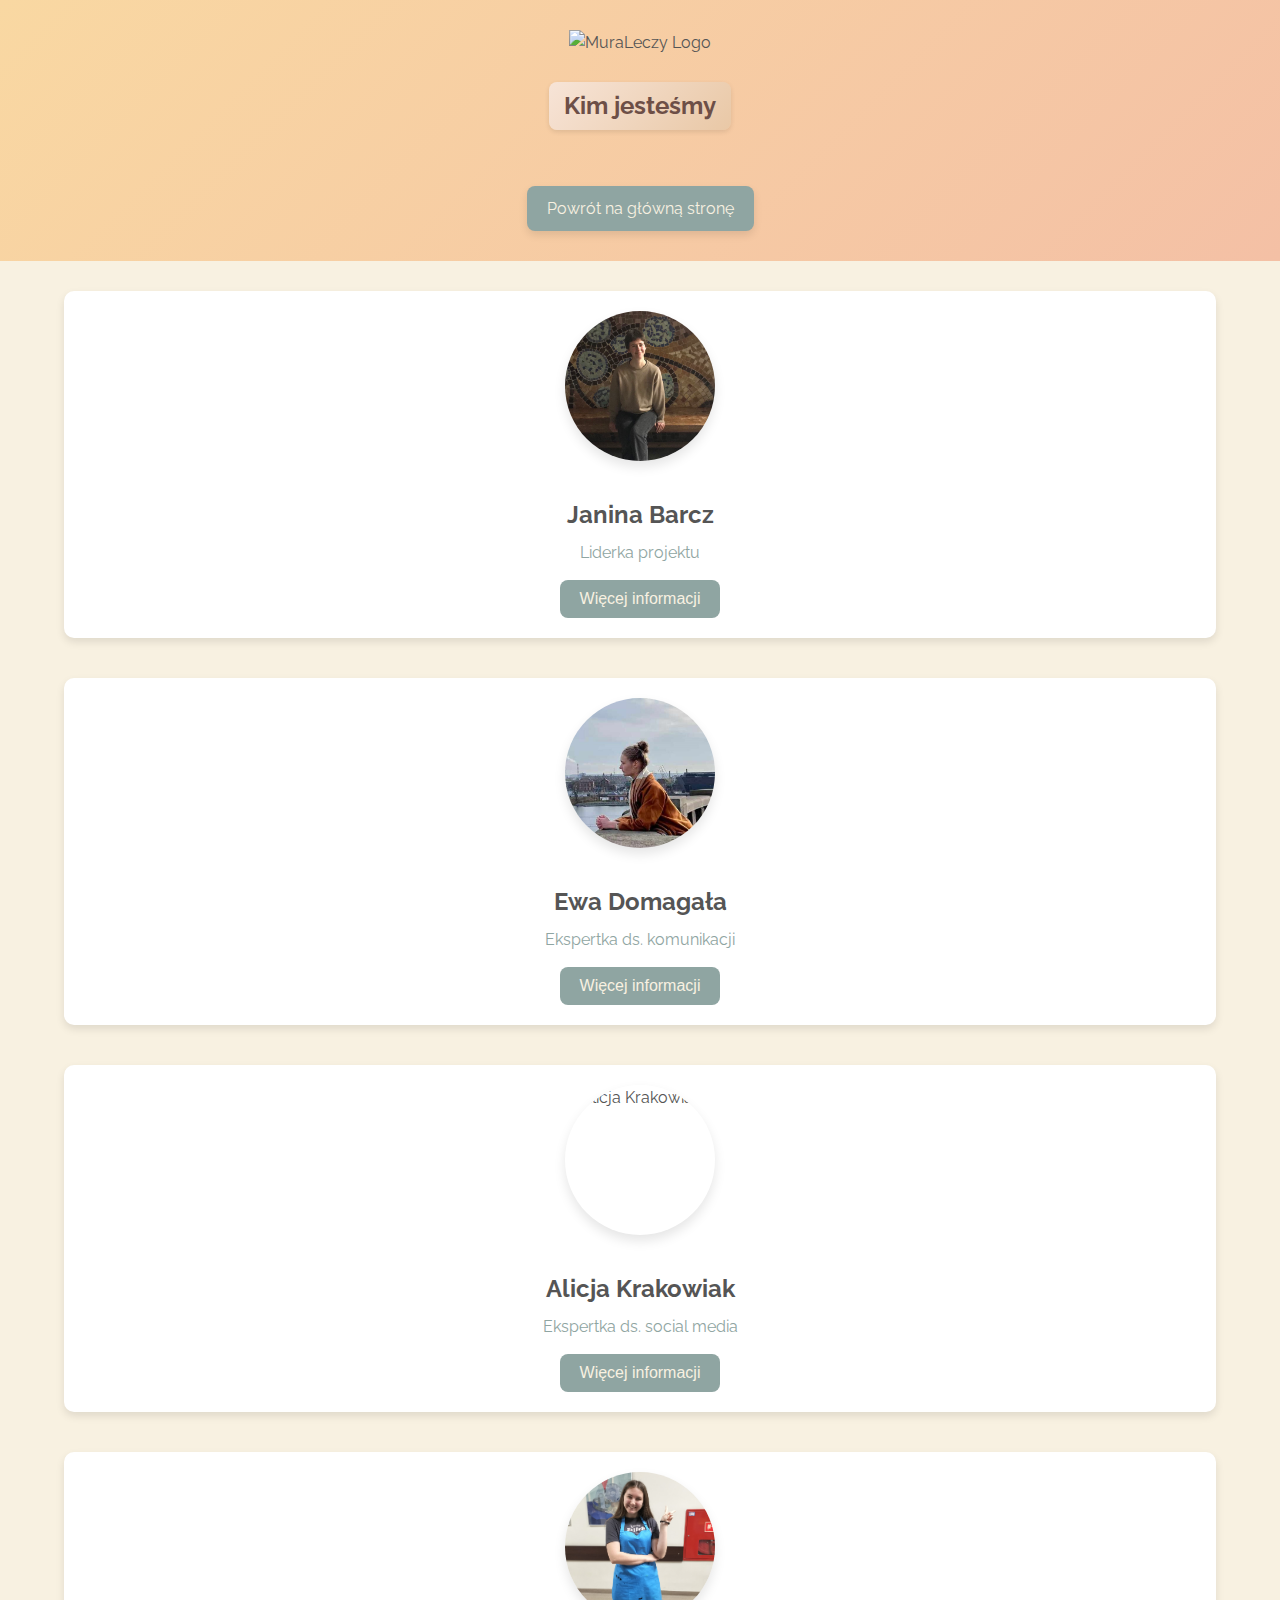
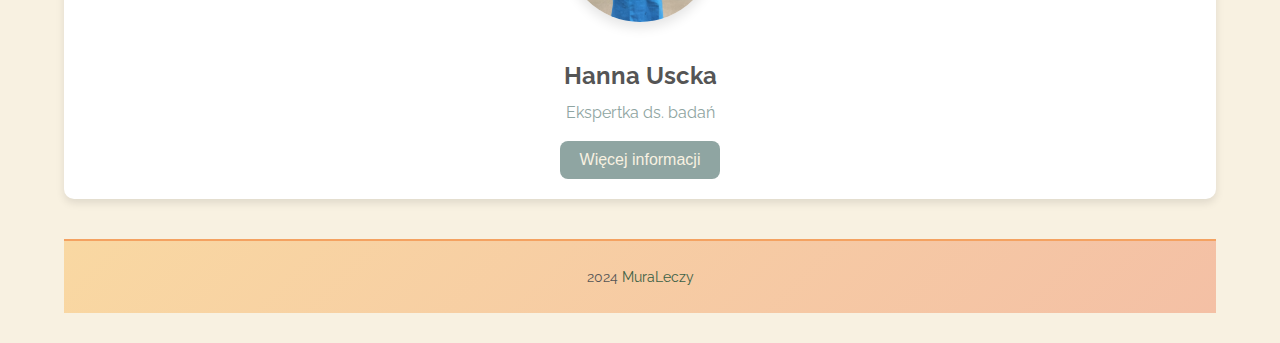
==== kim-jestesmy.html @ 0e3f6d59 "Update kim-jestesmy.html" ====
<!DOCTYPE html>
<html lang="pl">
<head>
    <meta charset="UTF-8">
    <meta name="viewport" content="width=device-width, initial-scale=1.0">
    <title>Kim Jesteśmy - MuraLeczy</title>
    <style>
        @import url('https://fonts.googleapis.com/css2?family=Raleway:wght@500&display=swap');

        body {
            font-family: 'Raleway', sans-serif;
            background-color: #f8f1e1;
            color: #555;
            margin: 0;
            padding: 0;
            line-height: 1.6;
        }

        header {
            text-align: center;
            padding: 30px 0;
            background: linear-gradient(135deg, #f9d8a2, #f4c0a5);
        }

        header img.logo {
            width: 300px;
            height: auto;
        }

        header h2 {
            font-size: 1.5em;
            margin-top: 10px;
            color: #6d4f47;
            background: linear-gradient(135deg, #f7e4d7, #e9c8a6);
            padding: 5px 15px;
            border-radius: 8px;
            display: inline-block;
            box-shadow: 0 2px 5px rgba(0, 0, 0, 0.1);
        }

        .return-button {
            display: inline-block;
            margin-top: 20px;
            background-color: #8fa5a2;
            color: #f8f1e1;
            text-decoration: none;
            font-size: 1em;
            padding: 10px 20px;
            border-radius: 8px;
            box-shadow: 0 4px 8px rgba(0, 0, 0, 0.1);
            transition: background-color 0.3s ease;
        }

        .return-button:hover {
            background-color: #a5c0b9;
        }

        .container {
            width: 90%;
            max-width: 1200px;
            margin: 30px auto;
        }

        .member {
            display: flex;
            flex-direction: column;
            align-items: center;
            margin-bottom: 40px;
            padding: 20px;
            border-radius: 10px;
            background: #ffffff;
            box-shadow: 0 4px 8px rgba(0, 0, 0, 0.1);
        }

        .member img {
            width: 150px;
            height: 150px;
            object-fit: cover;
            border-radius: 50%;
            box-shadow: 0 6px 12px rgba(0, 0, 0, 0.1);
            margin-bottom: 15px;
        }

        .member h2 {
            font-size: 1.5em;
            color: #555;
            margin-bottom: 5px;
        }

        .member .role {
            font-size: 1em;
            color: #8fa5a2;
            margin-bottom: 15px;
        }

        .member button {
            background-color: #8fa5a2;
            color: #f8f1e1;
            font-size: 1em;
            border: none;
            padding: 10px 20px;
            border-radius: 8px;
            cursor: pointer;
            transition: background-color 0.3s ease;
        }

        .member button:hover {
            background-color: #a5c0b9;
        }

        .description-box {
            display: none;
            position: fixed;
            top: 0;
            left: 0;
            width: 100%;
            height: 100%;
            background: rgba(0, 0, 0, 0.8);
            color: #fff;
            padding: 30px;
            box-sizing: border-box;
            overflow-y: auto;
        }

        .description-box h3 {
            margin-top: 0;
        }

        .description-box button {
            background-color: #6d4f47;
            color: #f8f1e1;
            font-size: 1em;
            border: none;
            padding: 10px 20px;
            border-radius: 8px;
            cursor: pointer;
            position: absolute;
            top: 20px;
            right: 20px;
        }

        .description-box button:hover {
            background-color: #8c5e52;
        }

        footer {
            background: linear-gradient(135deg, #f9d8a2, #f4c0a5);
            padding: 10px 0;
            text-align: center;
            color: #555;
            margin-top: 30px;
            font-size: 0.9em;
            border-top: 2px solid #f4a261;
        }

        footer span {
            color: #3b6146;
        }
    </style>
    <script>
        function showDescription(id) {
            document.getElementById(id).style.display = "block";
        }

        function hideDescription(id) {
            document.getElementById(id).style.display = "none";
        }
    </script>
</head>
<body>
    <header>
        <img src="logo.png" alt="MuraLeczy Logo" class="logo">
		<p></p>
        <h2>Kim jesteśmy</h2>
	    <p></p>
        <a href="index.html" class="return-button">Powrót na główną stronę</a>
    </header>

 <div class="container">
        <!-- Janina -->
        <div class="member">
            <img src="janina.jpg" alt="Janina Barcz">
            <h2>Janina Barcz</h2>
            <div class="role">Liderka projektu</div>
            <button onclick="showDescription('janina')">Więcej informacji</button>
            <div id="janina" class="description-box">
                <button onclick="hideDescription('janina')">X</button>
                <h3>Janina Barcz - Liderka projektu</h3>
                <p>
                    Janina Barcz tworzy i sprawuje opiekę nad projektami artystycznymi. Ma szerokie doświadczenie w dziedzinie sztuki. 
                    Zajmuje się podziałem pracy w zespole i jest jego główną przedstawicielką.
                </p>
            </div>
        </div>

        <!-- Ewa -->
        <div class="member">
            <img src="ewa.jpg" alt="Ewa Domagała">
            <h2>Ewa Domagała</h2>
            <div class="role">Ekspertka ds. komunikacji</div>
            <button onclick="showDescription('ewa')">Więcej informacji</button>
            <div id="ewa" class="description-box">
                <button onclick="hideDescription('ewa')">X</button>
                <h3>Ewa Domagała - Ekspertka ds. komunikacji</h3>
                <p>
                    Ewa odpowiada za komunikację z sponsorami i partnerami. Tworzy e-maile, dokumentację i 
                    reprezentuje projekt w kontaktach zewnętrznych. Chętnie wspiera zespół także w kwestiach informatycznych.
                </p>
            </div>
        </div>

        <!-- Alicja -->
        <div class="member">
            <img src="alicja.jpg" alt="Alicja Krakowiak">
            <h2>Alicja Krakowiak</h2>
            <div class="role">Ekspertka ds. social media</div>
            <button onclick="showDescription('alicja')">Więcej informacji</button>
            <div id="alicja" class="description-box">
                <button onclick="hideDescription('alicja')">X</button>
                <h3>Alicja Krakowiak - Ekspertka ds. social media</h3>
                <p>
                    Alicja tworzy posty online, projekty graficzne i dba o wizerunek zespołu w Internecie. 
                    Odpowiada również za materiały filmowe związane z projektem.
                </p>
            </div>
        </div>

        <!-- Hania -->
        <div class="member">
            <img src="hania.jpg" alt="Hanna Uscka">
            <h2>Hanna Uscka</h2>
            <div class="role">Ekspertka ds. badań</div>
            <button onclick="showDescription('hania')">Więcej informacji</button>
            <div id="hania" class="description-box">
                <button onclick="hideDescription('hania')">X</button>
                <h3>Hanna Uscka - Ekspertka ds. badań</h3>
                <p>
                    Hanna poszukuje sponsorów i partnerów, analizując możliwości rozwoju projektu i jego ekspansji.
                </p>
            </div>
        </div>
    <footer>
        <p>2024 <span>MuraLeczy</span></p>
    </footer>
</body>
</html>
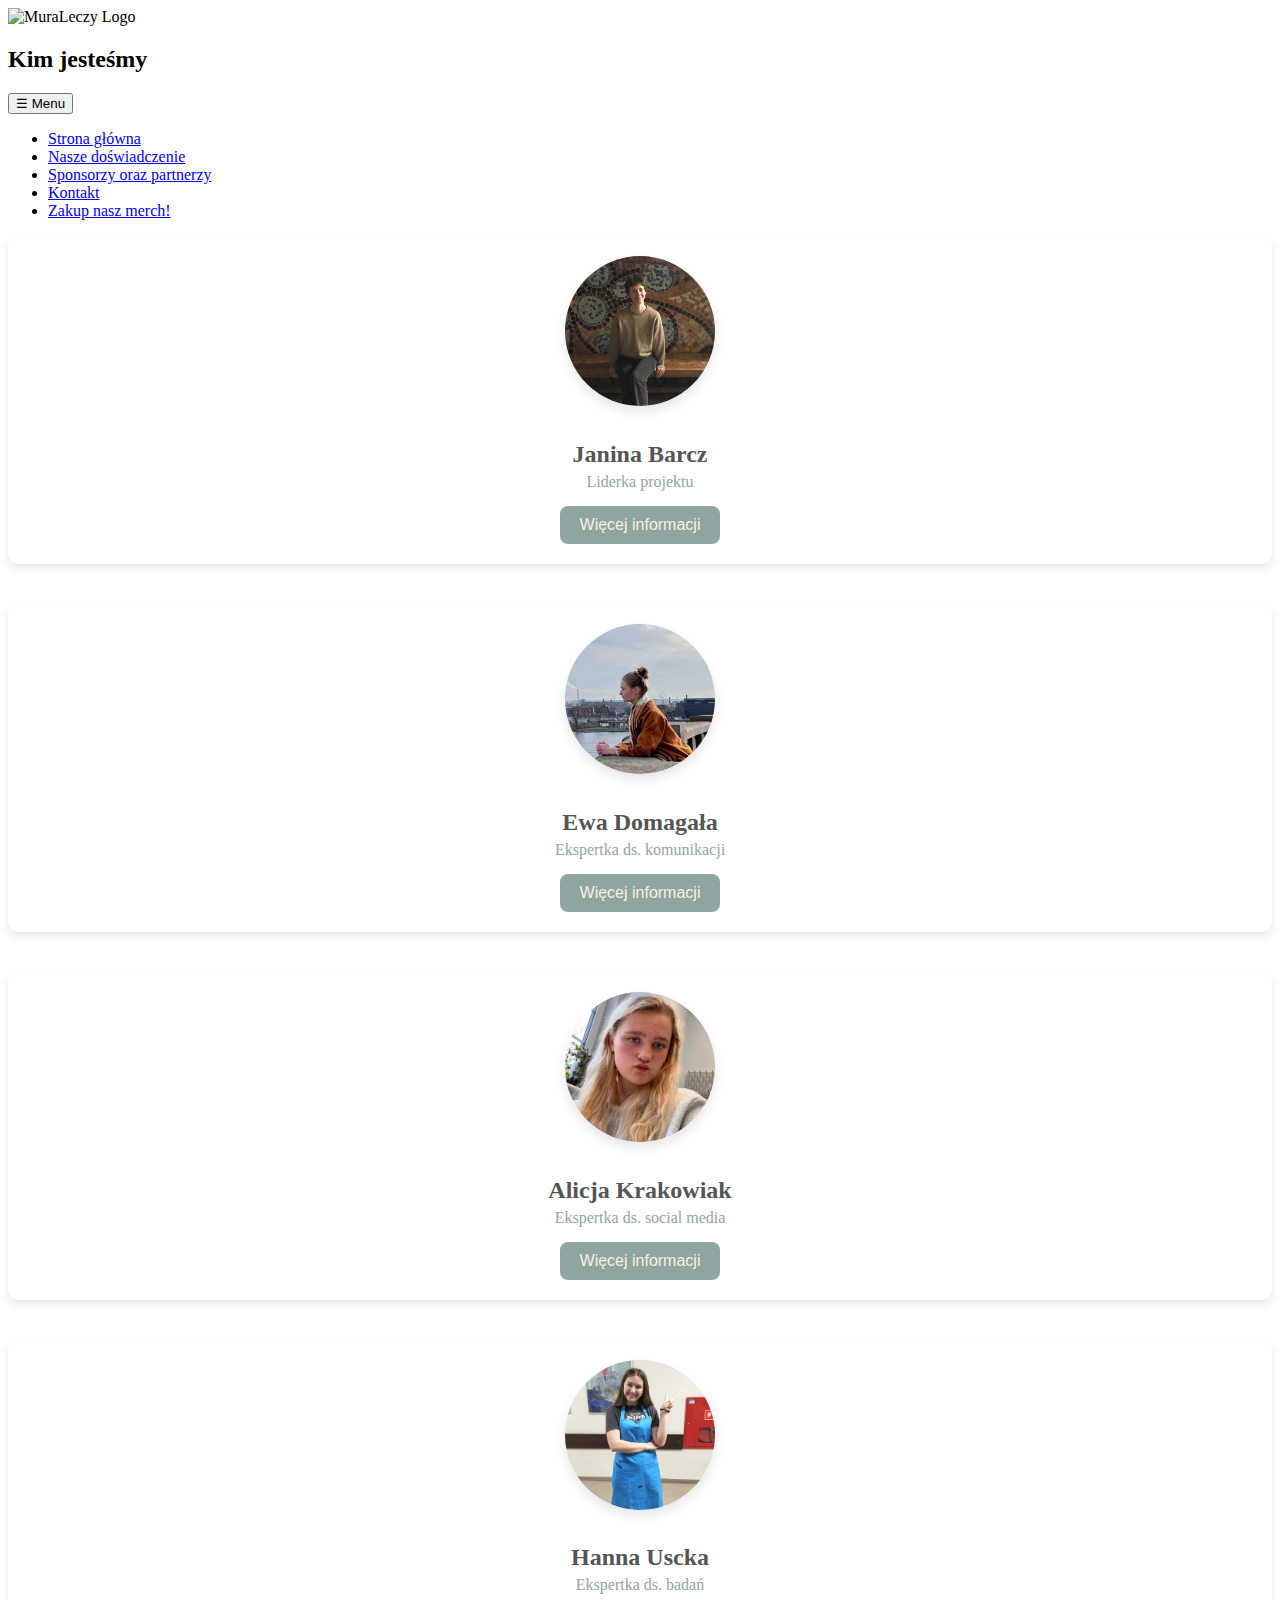
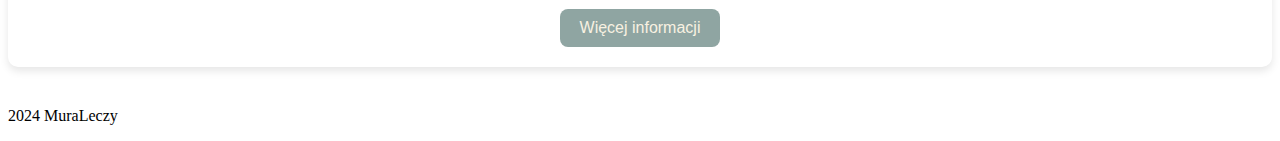
==== commit b43dd646: "Update kim-jestesmy.html" ====
--- a/kim-jestesmy.html
+++ b/kim-jestesmy.html
@@ -4,63 +4,8 @@
     <meta charset="UTF-8">
     <meta name="viewport" content="width=device-width, initial-scale=1.0">
     <title>Kim Jesteśmy - MuraLeczy</title>
+	<link rel="stylesheet" href="style.css">
     <style>
-        @import url('https://fonts.googleapis.com/css2?family=Raleway:wght@500&display=swap');
-
-        body {
-            font-family: 'Raleway', sans-serif;
-            background-color: #f8f1e1;
-            color: #555;
-            margin: 0;
-            padding: 0;
-            line-height: 1.6;
-        }
-
-        header {
-            text-align: center;
-            padding: 30px 0;
-            background: linear-gradient(135deg, #f9d8a2, #f4c0a5);
-        }
-
-        header img.logo {
-            width: 300px;
-            height: auto;
-        }
-
-        header h2 {
-            font-size: 1.5em;
-            margin-top: 10px;
-            color: #6d4f47;
-            background: linear-gradient(135deg, #f7e4d7, #e9c8a6);
-            padding: 5px 15px;
-            border-radius: 8px;
-            display: inline-block;
-            box-shadow: 0 2px 5px rgba(0, 0, 0, 0.1);
-        }
-
-        .return-button {
-            display: inline-block;
-            margin-top: 20px;
-            background-color: #8fa5a2;
-            color: #f8f1e1;
-            text-decoration: none;
-            font-size: 1em;
-            padding: 10px 20px;
-            border-radius: 8px;
-            box-shadow: 0 4px 8px rgba(0, 0, 0, 0.1);
-            transition: background-color 0.3s ease;
-        }
-
-        .return-button:hover {
-            background-color: #a5c0b9;
-        }
-
-        .container {
-            width: 90%;
-            max-width: 1200px;
-            margin: 30px auto;
-        }
-
         .member {
             display: flex;
             flex-direction: column;
@@ -142,20 +87,6 @@
         .description-box button:hover {
             background-color: #8c5e52;
         }
-
-        footer {
-            background: linear-gradient(135deg, #f9d8a2, #f4c0a5);
-            padding: 10px 0;
-            text-align: center;
-            color: #555;
-            margin-top: 30px;
-            font-size: 0.9em;
-            border-top: 2px solid #f4a261;
-        }
-
-        footer span {
-            color: #3b6146;
-        }
     </style>
     <script>
         function showDescription(id) {
@@ -173,8 +104,17 @@
 		<p></p>
         <h2>Kim jesteśmy</h2>
 	    <p></p>
-        <a href="index.html" class="return-button">Powrót na główną stronę</a>
     </header>
+	    <nav>
+        <button class="menu-toggle">☰ Menu</button>
+        <ul>
+            <li><a href="muraleczy.github.io">Strona główna</a></li>
+            <li><a href="nasze-doswiadczenie.html">Nasze doświadczenie</a></li>
+            <li><a href="sponsorzy.html">Sponsorzy oraz partnerzy</a></li>
+            <li><a href="kontakt.html">Kontakt</a></li>
+            <li><a href="merch.html">Zakup nasz merch!</a></li>
+        </ul>
+    </nav>
 
  <div class="container">
         <!-- Janina -->
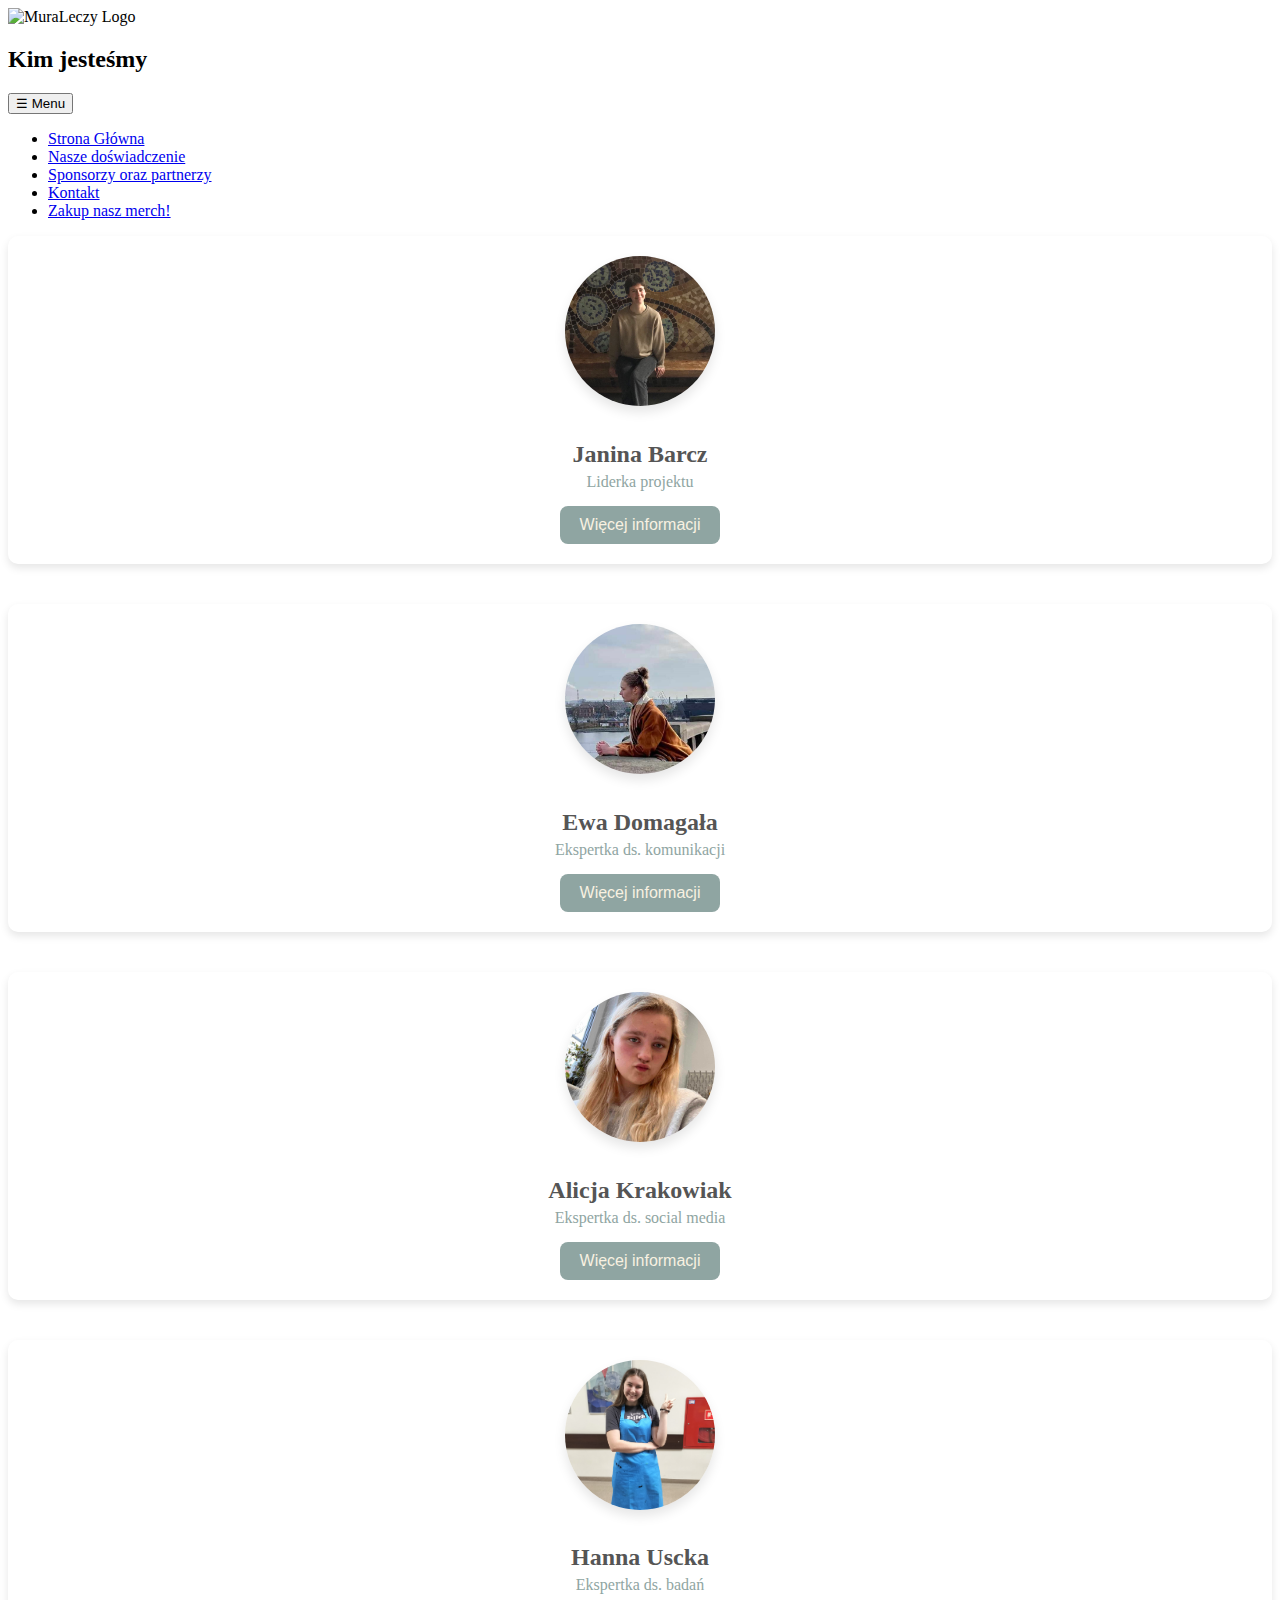
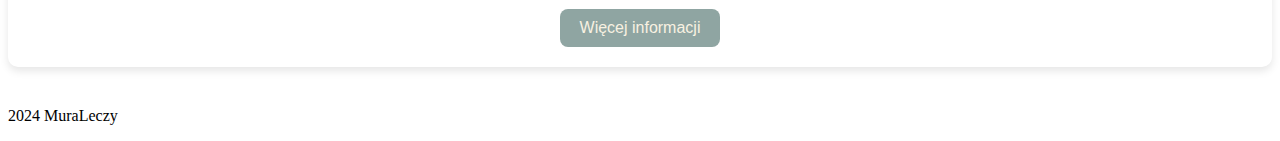
==== commit 70153b6c: "Update kim-jestesmy.html" ====
--- a/kim-jestesmy.html
+++ b/kim-jestesmy.html
@@ -108,7 +108,7 @@
 	    <nav>
         <button class="menu-toggle">☰ Menu</button>
         <ul>
-            <li><a href="muraleczy.github.io">Strona główna</a></li>
+            <li><a href="muraleczy.github.io">Strona Główna</a></li>
             <li><a href="nasze-doswiadczenie.html">Nasze doświadczenie</a></li>
             <li><a href="sponsorzy.html">Sponsorzy oraz partnerzy</a></li>
             <li><a href="kontakt.html">Kontakt</a></li>
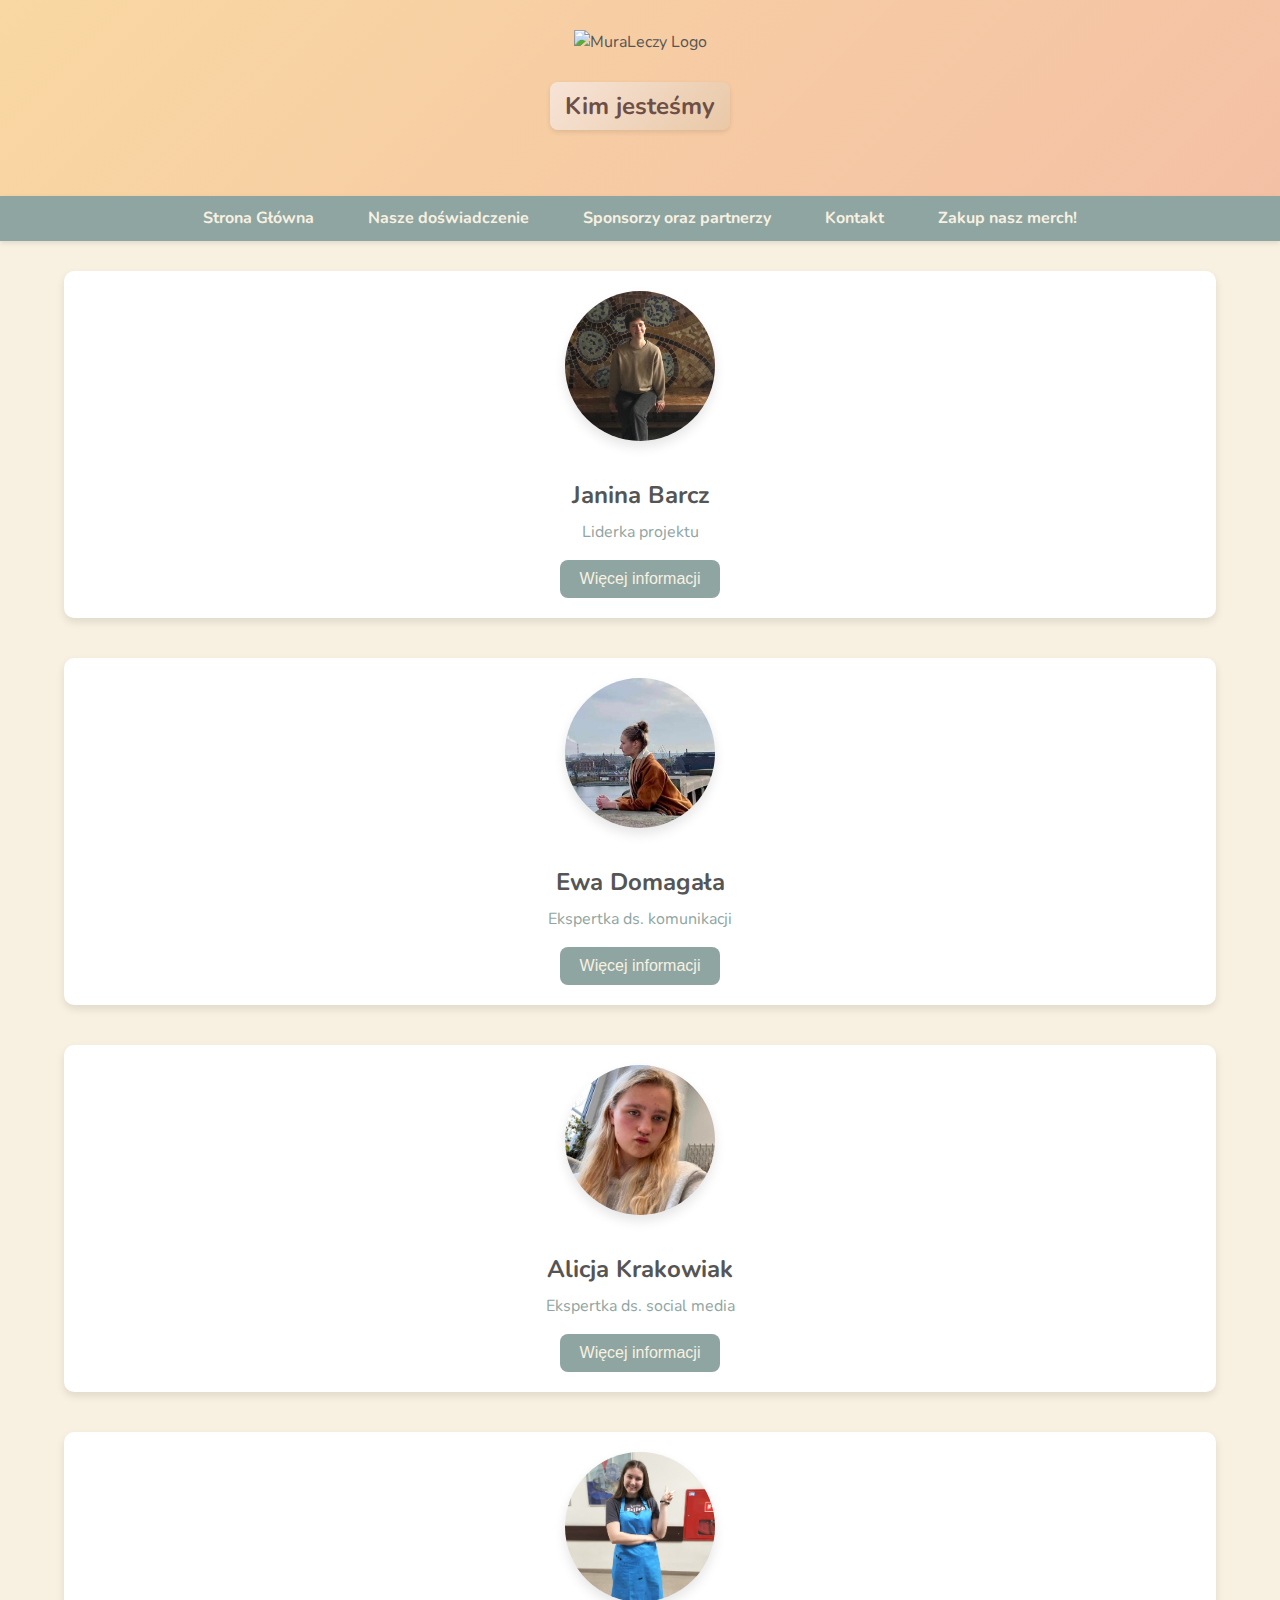
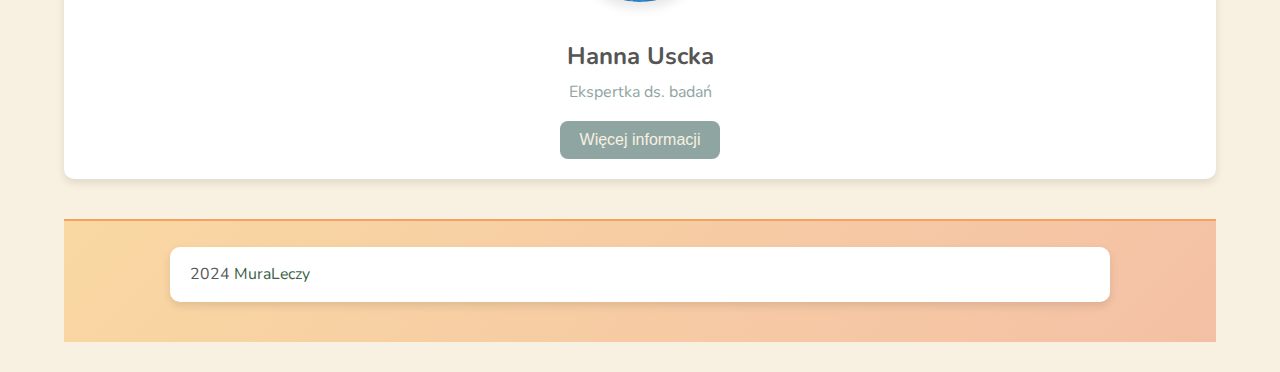
==== commit 7ee7c98c: "Update kim-jestesmy.html" ====
--- a/kim-jestesmy.html
+++ b/kim-jestesmy.html
@@ -6,6 +6,65 @@
     <title>Kim Jesteśmy - MuraLeczy</title>
 	<link rel="stylesheet" href="style.css">
     <style>
+	           nav {
+            background-color: #8fa5a2;
+            padding: 10px 0;
+            position: relative;
+            box-shadow: 0 2px 5px rgba(0, 0, 0, 0.1);
+        }
+
+        .menu-toggle {
+            display: none;
+            background-color: #8fa5a2;
+            color: #f8f1e1;
+            border: none;
+            padding: 10px;
+            font-size: 1.2em;
+            cursor: pointer;
+            text-align: left;
+        }
+
+        nav ul {
+            display: flex;
+            justify-content: center;
+            list-style: none;
+            padding: 0;
+            margin: 0;
+        }
+
+        nav ul li {
+            margin: 0 15px;
+        }
+
+        nav ul li a {
+            text-decoration: none;
+            color: #f8f1e1;
+            font-size: 1em;
+            font-weight: bold;
+            padding: 8px 12px;
+            border-radius: 5px;
+            transition: background-color 0.3s ease;
+        }
+
+        nav ul li a:hover {
+            background-color: #a5c0b9;
+        }
+
+        @media (max-width: 768px) {
+            nav ul {
+                flex-direction: column;
+                display: none;
+                text-align: center;
+            }
+            nav ul.active {
+                display: flex;
+	    }
+            .menu-toggle {
+                display: block;
+                width: 100%;
+                text-align: center;
+            }
+        }
         .member {
             display: flex;
             flex-direction: column;
@@ -182,5 +241,26 @@
     <footer>
         <p>2024 <span>MuraLeczy</span></p>
     </footer>
+	  <script>
+        const menuToggle = document.querySelector('.menu-toggle');
+        const navMenu = document.querySelector('nav ul');
+
+        menuToggle.addEventListener('click', () => {
+            navMenu.classList.toggle('active');
+        });
+	    function openModal(img) {
+    const modal = document.getElementById('imageModal');
+    const modalImg = document.getElementById('modalImage');
+    const captionText = document.getElementById('caption');
+
+    modal.style.display = 'block';
+    modalImg.src = img.src;
+    captionText.innerHTML = img.alt;
+}
+
+function closeModal() {
+    const modal = document.getElementById('imageModal');
+    modal.style.display = 'none';
+}
 </body>
 </html>
--- a/style.css
+++ b/style.css
@@ -0,0 +1,126 @@
+  @import url('https://fonts.googleapis.com/css2?family=Nunito:wght@600&display=swap');
+        
+        body {
+            font-family: 'Nunito', sans-serif;
+            background-color: #f8f1e1;
+            color: #555;
+            margin: 0;
+            padding: 0;
+            line-height: 1.6;
+        }
+
+        nav {
+            background-color: #8fa5a2;
+            padding: 10px 0;
+            position: relative;
+            box-shadow: 0 2px 5px rgba(0, 0, 0, 0.1);
+        }
+
+        .menu-toggle {
+            display: none;
+            background-color: #8fa5a2;
+            color: #f8f1e1;
+            border: none;
+            padding: 10px;
+            font-size: 1.2em;
+            cursor: pointer;
+            text-align: left;
+        }
+
+        nav ul {
+            display: flex;
+            justify-content: center;
+            list-style: none;
+            padding: 0;
+            margin: 0;
+        }
+
+        nav ul li {
+            margin: 0 15px;
+        }
+
+        nav ul li a {
+            text-decoration: none;
+            color: #f8f1e1;
+            font-size: 1em;
+            font-weight: bold;
+            padding: 8px 12px;
+            border-radius: 5px;
+            transition: background-color 0.3s ease;
+        }
+
+        nav ul li a:hover {
+            background-color: #a5c0b9;
+        }
+
+        @media (max-width: 768px) {
+            nav ul {
+                flex-direction: column;
+                display: none;
+                text-align: center;
+            }
+            nav ul.active {
+                display: flex;
+	    }
+            .menu-toggle {
+                display: block;
+                width: 100%;
+                text-align: center;
+            }
+        }
+
+        header {
+            text-align: center;
+            padding: 30px 0;
+            background: linear-gradient(135deg, #f9d8a2, #f4c0a5);
+        }
+
+        header img.logo {
+            width: 300px;
+            height: auto;
+        }
+
+        header h2 {
+            font-size: 1.5em;
+            margin-top: 10px;
+            color: #6d4f47;
+            background: linear-gradient(135deg, #f7e4d7, #e9c8a6);
+            padding: 5px 15px;
+            border-radius: 8px;
+            display: inline-block;
+            box-shadow: 0 2px 5px rgba(0, 0, 0, 0.1);
+        }
+
+        .container {
+            width: 90%;
+            max-width: 1200px;
+            margin: 30px auto;
+            text-align: center;
+        }
+
+        .container p {
+            font-size: 1.1em;
+            margin-bottom: 30px;
+            background: #ffffff;
+            padding: 15px 20px;
+            border-radius: 10px;
+            box-shadow: 0 4px 8px rgba(0, 0, 0, 0.1);
+            text-align: justify;
+            max-width: 900px;
+            margin-left: auto;
+            margin-right: auto;
+        }
+
+        footer {
+            background: linear-gradient(135deg, #f9d8a2, #f4c0a5);
+            padding: 10px 0;
+            text-align: center;
+            color: #555;
+            margin-top: 30px;
+            font-size: 0.9em;
+            border-top: 2px solid #f4a261;
+        }
+
+        footer span {
+            color: #3b6146;
+        }
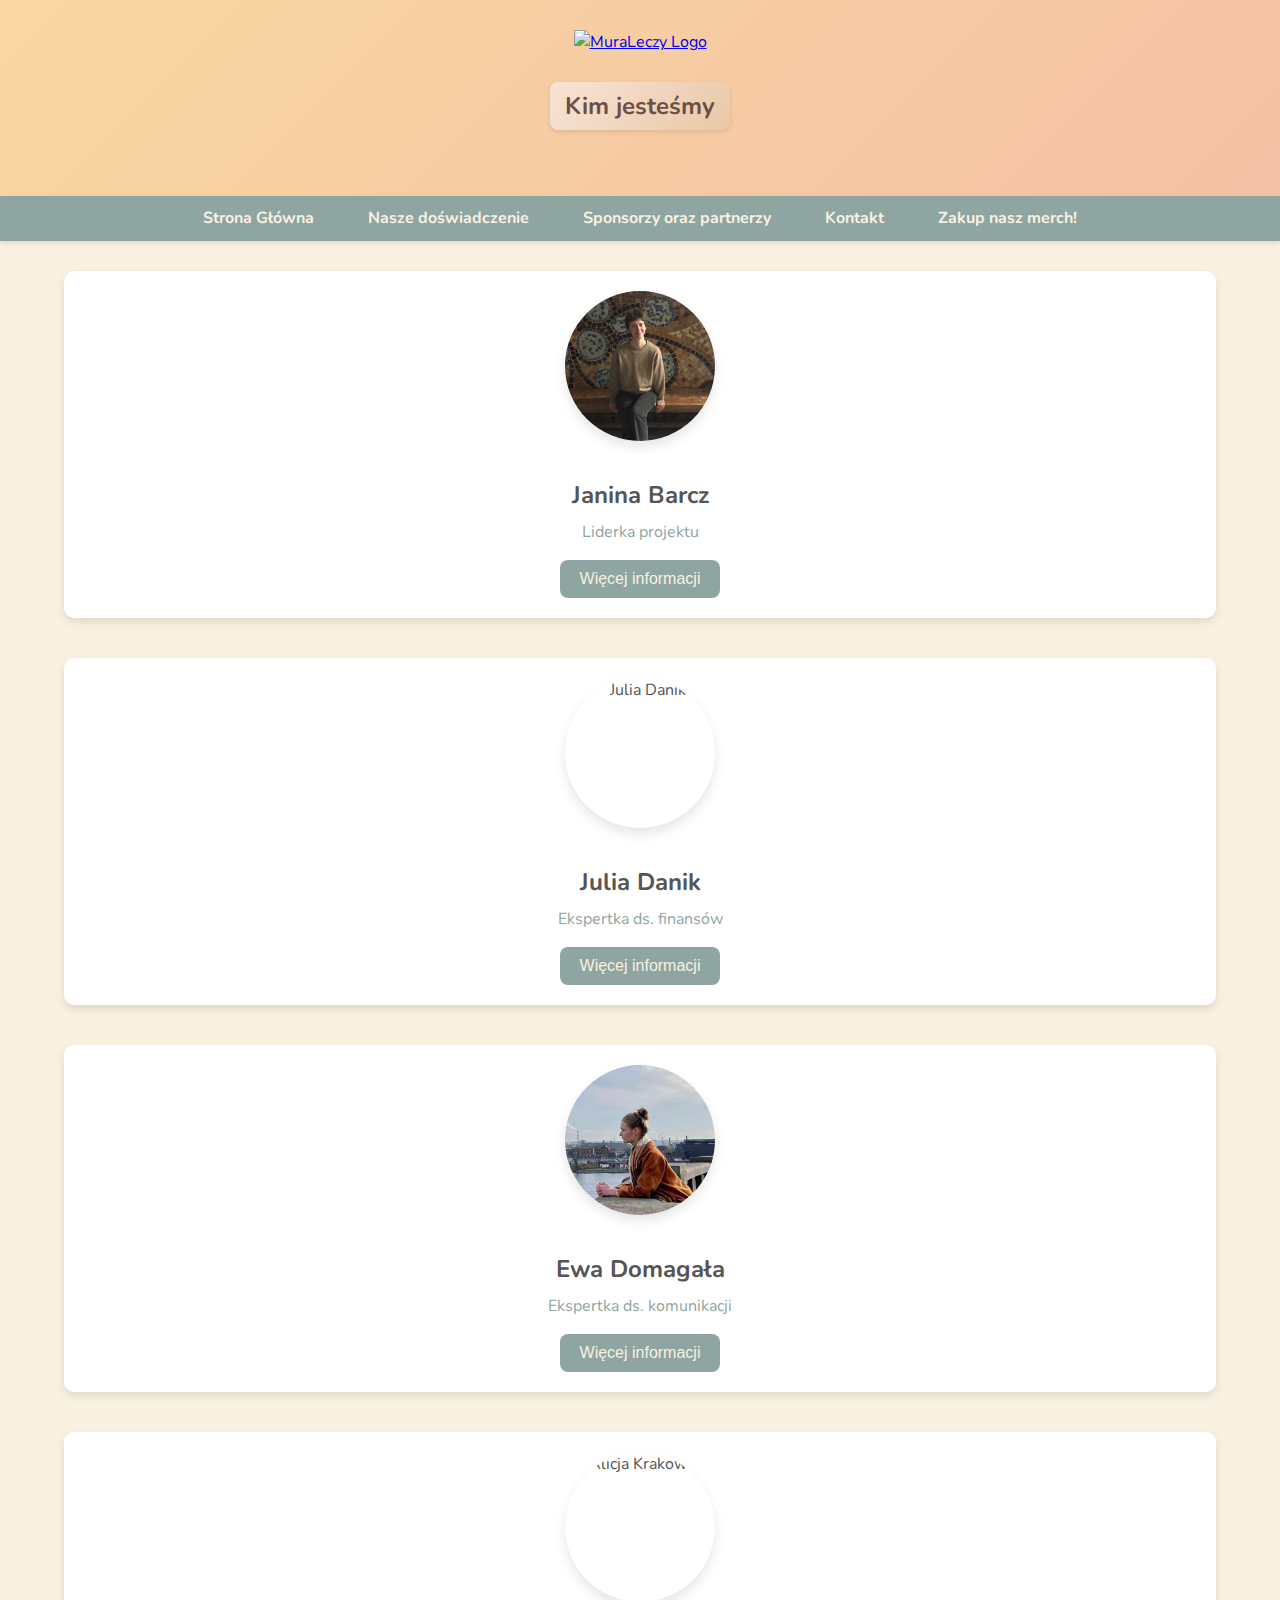
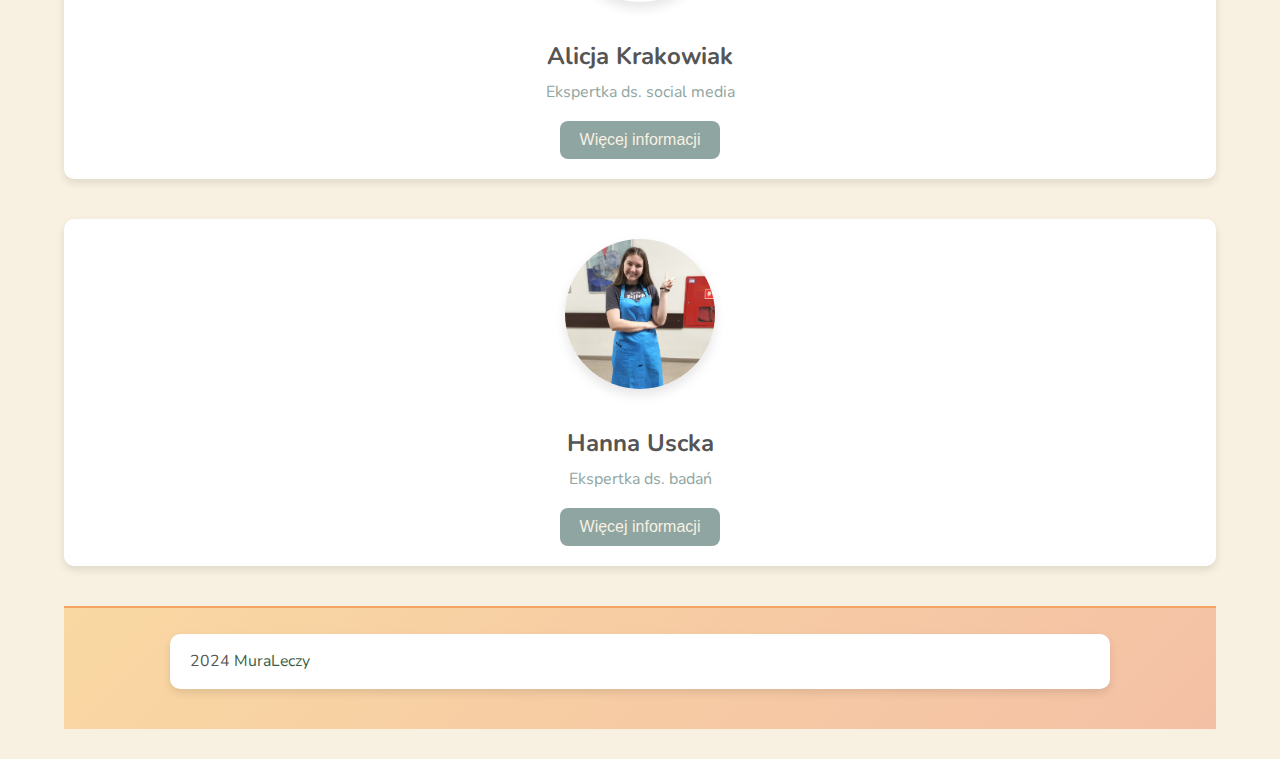
==== commit 9fd915e4: "Update kim-jestesmy.html" ====
--- a/kim-jestesmy.html
+++ b/kim-jestesmy.html
@@ -5,7 +5,104 @@
     <meta name="viewport" content="width=device-width, initial-scale=1.0">
     <title>Kim Jesteśmy - MuraLeczy</title>
 	<link rel="stylesheet" href="style.css">
+		<link rel="icon" href="logo.png" type="image/x-icon">
+  <link rel="shortcut icon" href="logo.png" type="image/x-icon">
+	<link rel="stylesheet" href="style.css">
+<script async src="https://www.googletagmanager.com/gtag/js?id=G-KX5X2LV8F4"></script>
+<script>
+  window.dataLayer = window.dataLayer || [];
+  function gtag(){dataLayer.push(arguments);}
+  gtag('js', new Date());
+  gtag('config', 'G-KX5X2LV8F4');
+</script>
     <style>
+        .container {
+            width: 90%;
+            max-width: 1200px;
+            margin: 30px auto;
+        }
+
+        .member {
+            display: flex;
+            flex-direction: column;
+            align-items: center;
+            margin-bottom: 40px;
+            padding: 20px;
+            border-radius: 10px;
+            background: #ffffff;
+            box-shadow: 0 4px 8px rgba(0, 0, 0, 0.1);
+        }
+
+        .member img {
+            width: 150px;
+            height: 150px;
+            object-fit: cover;
+            border-radius: 50%;
+            box-shadow: 0 6px 12px rgba(0, 0, 0, 0.1);
+            margin-bottom: 15px;
+        }
+
+        .member h2 {
+            font-size: 1.5em;
+            color: #555;
+            margin-bottom: 5px;
+        }
+
+        .member .role {
+            font-size: 1em;
+            color: #8fa5a2;
+            margin-bottom: 15px;
+        }
+
+        .member button {
+            background-color: #8fa5a2;
+            color: #f8f1e1;
+            font-size: 1em;
+            border: none;
+            padding: 10px 20px;
+            border-radius: 8px;
+            cursor: pointer;
+            transition: background-color 0.3s ease;
+        }
+
+        .member button:hover {
+            background-color: #a5c0b9;
+        }
+
+        .description-box {
+            display: none;
+            position: fixed;
+            top: 0;
+            left: 0;
+            width: 100%;
+            height: 100%;
+            background: rgba(0, 0, 0, 0.8);
+            color: #fff;
+            padding: 30px;
+            box-sizing: border-box;
+            overflow-y: auto;
+        }
+
+        .description-box h3 {
+            margin-top: 0;
+        }
+
+        .description-box button {
+            background-color: #6d4f47;
+            color: #f8f1e1;
+            font-size: 1em;
+            border: none;
+            padding: 10px 20px;
+            border-radius: 8px;
+            cursor: pointer;
+            position: absolute;
+            top: 20px;
+            right: 20px;
+        }
+
+        .description-box button:hover {
+            background-color: #8c5e52;
+        }
 	           nav {
             background-color: #8fa5a2;
             padding: 10px 0;
@@ -65,87 +162,6 @@
                 text-align: center;
             }
         }
-        .member {
-            display: flex;
-            flex-direction: column;
-            align-items: center;
-            margin-bottom: 40px;
-            padding: 20px;
-            border-radius: 10px;
-            background: #ffffff;
-            box-shadow: 0 4px 8px rgba(0, 0, 0, 0.1);
-        }
-
-        .member img {
-            width: 150px;
-            height: 150px;
-            object-fit: cover;
-            border-radius: 50%;
-            box-shadow: 0 6px 12px rgba(0, 0, 0, 0.1);
-            margin-bottom: 15px;
-        }
-
-        .member h2 {
-            font-size: 1.5em;
-            color: #555;
-            margin-bottom: 5px;
-        }
-
-        .member .role {
-            font-size: 1em;
-            color: #8fa5a2;
-            margin-bottom: 15px;
-        }
-
-        .member button {
-            background-color: #8fa5a2;
-            color: #f8f1e1;
-            font-size: 1em;
-            border: none;
-            padding: 10px 20px;
-            border-radius: 8px;
-            cursor: pointer;
-            transition: background-color 0.3s ease;
-        }
-
-        .member button:hover {
-            background-color: #a5c0b9;
-        }
-
-        .description-box {
-            display: none;
-            position: fixed;
-            top: 0;
-            left: 0;
-            width: 100%;
-            height: 100%;
-            background: rgba(0, 0, 0, 0.8);
-            color: #fff;
-            padding: 30px;
-            box-sizing: border-box;
-            overflow-y: auto;
-        }
-
-        .description-box h3 {
-            margin-top: 0;
-        }
-
-        .description-box button {
-            background-color: #6d4f47;
-            color: #f8f1e1;
-            font-size: 1em;
-            border: none;
-            padding: 10px 20px;
-            border-radius: 8px;
-            cursor: pointer;
-            position: absolute;
-            top: 20px;
-            right: 20px;
-        }
-
-        .description-box button:hover {
-            background-color: #8c5e52;
-        }
     </style>
     <script>
         function showDescription(id) {
@@ -159,7 +175,9 @@
 </head>
 <body>
     <header>
+            <a href="muraleczy.github.io">
         <img src="logo.png" alt="MuraLeczy Logo" class="logo">
+    </a>
 		<p></p>
         <h2>Kim jesteśmy</h2>
 	    <p></p>
@@ -192,6 +210,21 @@
             </div>
         </div>
 
+	   <!-- Julka -->
+        <div class="member">
+            <img src="julia.jpg" alt="Julia Danik">
+            <h2>Julia Danik</h2>
+            <div class="role">Ekspertka ds. finansów</div>
+            <button onclick="showDescription('janina')">Więcej informacji</button>
+            <div id="janina" class="description-box">
+                <button onclick="hideDescription('janina')">X</button>
+                <h3>Julia Danik - Ekspertka ds. finansów</h3>
+                <p>
+			Julia Danik zajmuje się kwestiami finansowymi projektu: planuje wydatki i tworzy kosztorysy, upewniając się, że podejmowane inwestycje są korzystne.
+                </p>
+            </div>
+        </div>
+
         <!-- Ewa -->
         <div class="member">
             <img src="ewa.jpg" alt="Ewa Domagała">
@@ -262,5 +295,6 @@
     const modal = document.getElementById('imageModal');
     modal.style.display = 'none';
 }
+		   </script>
 </body>
 </html>
